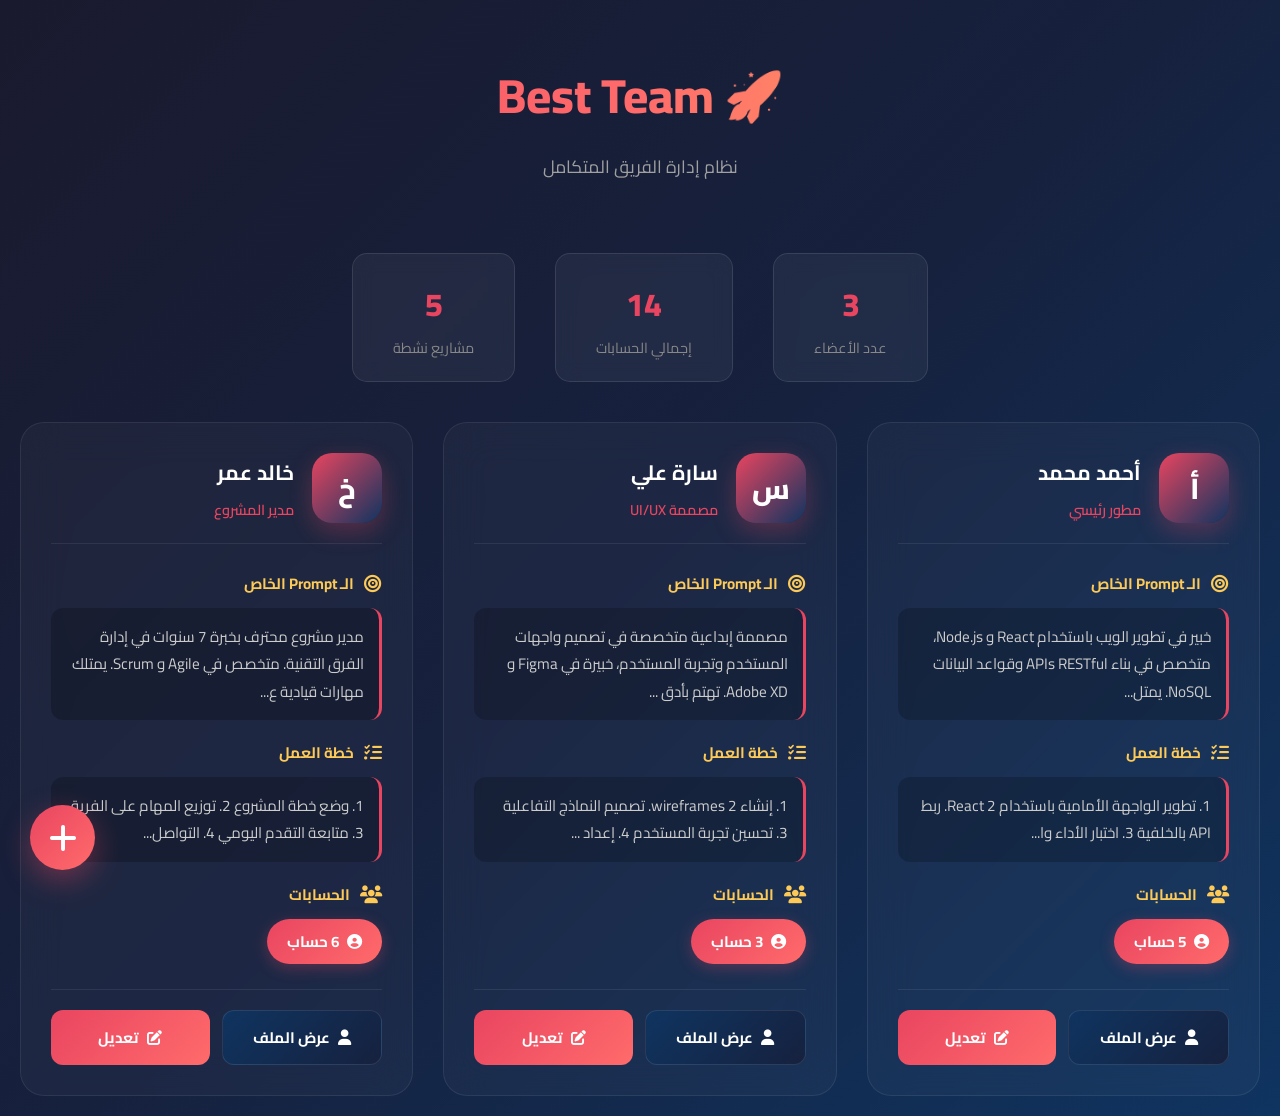
==== index.html @ 03c667ed "Rename index (2).html to index.html" ====
<!DOCTYPE html>
<html lang="ar" dir="rtl">
<head>
    <meta charset="UTF-8">
    <meta name="viewport" content="width=device-width, initial-scale=1.0">
    <title>Best Team - إدارة الفريق</title>
    <link href="https://fonts.googleapis.com/css2?family=Cairo:wght@400;600;700;800&display=swap" rel="stylesheet">
    <link rel="stylesheet" href="https://cdnjs.cloudflare.com/ajax/libs/font-awesome/6.4.0/css/all.min.css">
    <style>
        * { 
            margin: 0; 
            padding: 0; 
            box-sizing: border-box; 
        }

        body { 
            font-family: 'Cairo', sans-serif; 
            background: linear-gradient(135deg, #1a1a2e 0%, #16213e 50%, #0f3460 100%);
            min-height: 100vh; 
            padding: 20px;
            color: #fff;
        }

        .container { 
            max-width: 1400px; 
            margin: 0 auto; 
        }

        .header {
            text-align: center;
            margin-bottom: 40px;
            padding: 30px 0;
        }

        .header h1 { 
            font-size: 3rem; 
            font-weight: 800;
            background: linear-gradient(90deg, #e94560, #ff6b6b, #feca57);
            -webkit-background-clip: text;
            -webkit-text-fill-color: transparent;
            background-clip: text;
            margin-bottom: 10px;
            text-shadow: none;
        }

        .header p {
            color: #a0a0a0;
            font-size: 1.1rem;
        }

        .stats-bar {
            display: flex;
            justify-content: center;
            gap: 40px;
            margin-bottom: 40px;
            flex-wrap: wrap;
        }

        .stat-item {
            background: rgba(255,255,255,0.05);
            border: 1px solid rgba(255,255,255,0.1);
            border-radius: 15px;
            padding: 20px 40px;
            text-align: center;
            backdrop-filter: blur(10px);
        }

        .stat-number {
            font-size: 2rem;
            font-weight: 800;
            color: #e94560;
        }

        .stat-label {
            color: #888;
            font-size: 0.9rem;
        }

        .team-grid { 
            display: grid; 
            grid-template-columns: repeat(auto-fit, minmax(380px, 1fr)); 
            gap: 30px;
        }

        .member-card {
            background: rgba(255,255,255,0.03);
            border: 1px solid rgba(255,255,255,0.08);
            border-radius: 24px;
            padding: 30px;
            backdrop-filter: blur(20px);
            transition: all 0.4s cubic-bezier(0.4, 0, 0.2, 1);
            position: relative;
            overflow: hidden;
        }

        .member-card::before {
            content: '';
            position: absolute;
            top: 0;
            left: 0;
            right: 0;
            height: 4px;
            background: linear-gradient(90deg, #e94560, #0f3460);
            opacity: 0;
            transition: opacity 0.3s;
        }

        .member-card:hover { 
            transform: translateY(-8px);
            border-color: rgba(233, 69, 96, 0.3);
            box-shadow: 0 20px 60px rgba(0,0,0,0.4);
        }

        .member-card:hover::before {
            opacity: 1;
        }

        .member-header {
            display: flex;
            align-items: center;
            gap: 18px;
            margin-bottom: 25px;
            padding-bottom: 20px;
            border-bottom: 1px solid rgba(255,255,255,0.08);
        }

        .avatar {
            width: 70px; 
            height: 70px;
            background: linear-gradient(135deg, #e94560, #0f3460);
            border-radius: 20px;
            display: flex;
            align-items: center;
            justify-content: center;
            color: white;
            font-size: 1.8rem;
            font-weight: 800;
            box-shadow: 0 8px 25px rgba(233, 69, 96, 0.3);
            flex-shrink: 0;
        }

        .member-info h3 { 
            font-size: 1.3rem; 
            color: #fff;
            font-weight: 700;
            margin-bottom: 4px;
        }

        .member-role { 
            color: #e94560; 
            font-size: 0.9rem;
            font-weight: 600;
        }

        .info-section { 
            margin-bottom: 18px; 
        }

        .info-label {
            display: flex;
            align-items: center;
            gap: 10px;
            color: #feca57;
            font-weight: 700;
            margin-bottom: 10px;
            font-size: 0.95rem;
        }

        .info-label i {
            font-size: 1.1rem;
        }

        .info-box {
            background: rgba(0,0,0,0.2);
            border-radius: 12px;
            padding: 15px;
            color: #ccc;
            line-height: 1.8;
            border-right: 3px solid #e94560;
            font-size: 0.95rem;
        }

        .accounts-badge {
            display: inline-flex;
            align-items: center;
            gap: 8px;
            background: linear-gradient(135deg, #e94560, #ff6b6b);
            color: white;
            padding: 8px 20px;
            border-radius: 25px;
            font-weight: 700;
            font-size: 0.95rem;
            box-shadow: 0 4px 15px rgba(233, 69, 96, 0.3);
        }

        .card-actions {
            display: flex;
            gap: 12px;
            margin-top: 25px;
            padding-top: 20px;
            border-top: 1px solid rgba(255,255,255,0.08);
        }

        .btn {
            flex: 1;
            padding: 12px 20px;
            border: none;
            border-radius: 12px;
            font-family: 'Cairo', sans-serif;
            font-weight: 700;
            font-size: 0.95rem;
            cursor: pointer;
            transition: all 0.3s;
            display: flex;
            align-items: center;
            justify-content: center;
            gap: 8px;
        }

        .btn-profile {
            background: linear-gradient(135deg, #0f3460, #16213e);
            color: #fff;
            border: 1px solid rgba(255,255,255,0.1);
        }

        .btn-profile:hover {
            background: linear-gradient(135deg, #16213e, #1a1a2e);
            transform: translateY(-2px);
            box-shadow: 0 8px 25px rgba(15, 52, 96, 0.4);
        }

        .btn-edit {
            background: linear-gradient(135deg, #e94560, #ff6b6b);
            color: #fff;
        }

        .btn-edit:hover {
            background: linear-gradient(135deg, #ff6b6b, #e94560);
            transform: translateY(-2px);
            box-shadow: 0 8px 25px rgba(233, 69, 96, 0.4);
        }

        .add-btn {
            position: fixed;
            bottom: 30px;
            left: 30px;
            width: 65px;
            height: 65px;
            background: linear-gradient(135deg, #e94560, #ff6b6b);
            color: white;
            border: none;
            border-radius: 50%;
            font-size: 2rem;
            cursor: pointer;
            box-shadow: 0 10px 30px rgba(233, 69, 96, 0.4);
            transition: all 0.3s;
            display: flex;
            align-items: center;
            justify-content: center;
            z-index: 100;
        }

        .add-btn:hover { 
            transform: scale(1.1) rotate(90deg);
            box-shadow: 0 15px 40px rgba(233, 69, 96, 0.6);
        }

        /* Modal Styles */
        .modal-overlay {
            position: fixed;
            top: 0;
            left: 0;
            right: 0;
            bottom: 0;
            background: rgba(0,0,0,0.8);
            backdrop-filter: blur(10px);
            display: none;
            align-items: center;
            justify-content: center;
            z-index: 1000;
            padding: 20px;
        }

        .modal-overlay.active {
            display: flex;
        }

        .modal {
            background: linear-gradient(135deg, #1a1a2e, #16213e);
            border: 1px solid rgba(255,255,255,0.1);
            border-radius: 24px;
            padding: 40px;
            max-width: 600px;
            width: 100%;
            max-height: 90vh;
            overflow-y: auto;
            position: relative;
            animation: modalSlide 0.3s ease;
        }

        @keyframes modalSlide {
            from { opacity: 0; transform: translateY(-30px); }
            to { opacity: 1; transform: translateY(0); }
        }

        .modal-close {
            position: absolute;
            top: 20px;
            left: 20px;
            background: rgba(255,255,255,0.1);
            border: none;
            color: #fff;
            width: 40px;
            height: 40px;
            border-radius: 50%;
            cursor: pointer;
            font-size: 1.2rem;
            transition: all 0.3s;
        }

        .modal-close:hover {
            background: #e94560;
            transform: rotate(90deg);
        }

        .modal-title {
            font-size: 1.8rem;
            font-weight: 800;
            margin-bottom: 25px;
            color: #fff;
        }

        .form-group {
            margin-bottom: 20px;
        }

        .form-label {
            display: block;
            color: #feca57;
            font-weight: 700;
            margin-bottom: 8px;
            font-size: 0.95rem;
        }

        .form-input, .form-textarea {
            width: 100%;
            background: rgba(0,0,0,0.3);
            border: 1px solid rgba(255,255,255,0.1);
            border-radius: 12px;
            padding: 14px 18px;
            color: #fff;
            font-family: 'Cairo', sans-serif;
            font-size: 1rem;
            transition: all 0.3s;
        }

        .form-input:focus, .form-textarea:focus {
            outline: none;
            border-color: #e94560;
            box-shadow: 0 0 20px rgba(233, 69, 96, 0.2);
        }

        .form-textarea {
            min-height: 120px;
            resize: vertical;
        }

        .form-actions {
            display: flex;
            gap: 12px;
            margin-top: 30px;
        }

        .btn-save {
            flex: 1;
            background: linear-gradient(135deg, #e94560, #ff6b6b);
            color: #fff;
            padding: 14px;
            border: none;
            border-radius: 12px;
            font-family: 'Cairo', sans-serif;
            font-weight: 700;
            font-size: 1rem;
            cursor: pointer;
            transition: all 0.3s;
        }

        .btn-save:hover {
            transform: translateY(-2px);
            box-shadow: 0 10px 30px rgba(233, 69, 96, 0.4);
        }

        .btn-cancel {
            flex: 1;
            background: rgba(255,255,255,0.05);
            color: #888;
            padding: 14px;
            border: 1px solid rgba(255,255,255,0.1);
            border-radius: 12px;
            font-family: 'Cairo', sans-serif;
            font-weight: 700;
            font-size: 1rem;
            cursor: pointer;
            transition: all 0.3s;
        }

        .btn-cancel:hover {
            background: rgba(255,255,255,0.1);
            color: #fff;
        }

        .profile-modal .profile-header {
            text-align: center;
            margin-bottom: 30px;
        }

        .profile-modal .avatar-large {
            width: 100px;
            height: 100px;
            background: linear-gradient(135deg, #e94560, #0f3460);
            border-radius: 24px;
            display: flex;
            align-items: center;
            justify-content: center;
            color: white;
            font-size: 2.5rem;
            font-weight: 800;
            margin: 0 auto 15px;
            box-shadow: 0 10px 30px rgba(233, 69, 96, 0.3);
        }

        .profile-detail {
            background: rgba(0,0,0,0.2);
            border-radius: 16px;
            padding: 20px;
            margin-bottom: 15px;
            border-right: 3px solid #e94560;
        }

        .profile-detail-label {
            color: #feca57;
            font-weight: 700;
            margin-bottom: 8px;
            display: flex;
            align-items: center;
            gap: 8px;
        }

        .profile-detail-value {
            color: #ccc;
            line-height: 1.8;
        }

        @media (max-width: 768px) {
            .header h1 { font-size: 2rem; }
            .team-grid { grid-template-columns: 1fr; }
            .stats-bar { gap: 15px; }
            .stat-item { padding: 15px 25px; }
            .modal { padding: 25px; }
        }
    </style>
</head>
<body>
    <div class="container">
        <div class="header">
            <h1>🚀 Best Team</h1>
            <p>نظام إدارة الفريق المتكامل</p>
        </div>

        <div class="stats-bar">
            <div class="stat-item">
                <div class="stat-number" id="totalMembers">3</div>
                <div class="stat-label">عدد الأعضاء</div>
            </div>
            <div class="stat-item">
                <div class="stat-number" id="totalAccounts">14</div>
                <div class="stat-label">إجمالي الحسابات</div>
            </div>
            <div class="stat-item">
                <div class="stat-number" id="activeProjects">5</div>
                <div class="stat-label">مشاريع نشطة</div>
            </div>
        </div>

        <div class="team-grid" id="teamGrid"></div>
    </div>

    <button class="add-btn" onclick="openAddModal()" title="إضافة عضو جديد">
        <i class="fas fa-plus"></i>
    </button>

    <!-- Edit Modal -->
    <div class="modal-overlay" id="editModal">
        <div class="modal">
            <button class="modal-close" onclick="closeModal('editModal')"><i class="fas fa-times"></i></button>
            <h2 class="modal-title">✏️ تعديل بيانات العضو</h2>
            <form id="editForm">
                <input type="hidden" id="editId">
                <div class="form-group">
                    <label class="form-label">👤 الاسم الكامل</label>
                    <input type="text" class="form-input" id="editName" required>
                </div>
                <div class="form-group">
                    <label class="form-label">💼 المسمى الوظيفي</label>
                    <input type="text" class="form-input" id="editRole" required>
                </div>
                <div class="form-group">
                    <label class="form-label">🎯 الـ Prompt الخاص</label>
                    <textarea class="form-textarea" id="editPrompt" required></textarea>
                </div>
                <div class="form-group">
                    <label class="form-label">📋 خطة العمل</label>
                    <textarea class="form-textarea" id="editPlan" required></textarea>
                </div>
                <div class="form-group">
                    <label class="form-label">👤 عدد الحسابات</label>
                    <input type="number" class="form-input" id="editAccounts" min="0" required>
                </div>
                <div class="form-actions">
                    <button type="submit" class="btn-save"><i class="fas fa-save"></i> حفظ التعديلات</button>
                    <button type="button" class="btn-cancel" onclick="closeModal('editModal')">إلغاء</button>
                </div>
            </form>
        </div>
    </div>

    <!-- Profile Modal -->
    <div class="modal-overlay profile-modal" id="profileModal">
        <div class="modal">
            <button class="modal-close" onclick="closeModal('profileModal')"><i class="fas fa-times"></i></button>
            <div class="profile-header">
                <div class="avatar-large" id="profileAvatar">أ</div>
                <h2 class="modal-title" id="profileName" style="margin-bottom:5px;"></h2>
                <p style="color:#e94560; font-weight:600;" id="profileRole"></p>
            </div>
            <div class="profile-detail">
                <div class="profile-detail-label"><i class="fas fa-bullseye"></i> الـ Prompt الخاص</div>
                <div class="profile-detail-value" id="profilePrompt"></div>
            </div>
            <div class="profile-detail">
                <div class="profile-detail-label"><i class="fas fa-tasks"></i> خطة العمل</div>
                <div class="profile-detail-value" id="profilePlan"></div>
            </div>
            <div class="profile-detail">
                <div class="profile-detail-label"><i class="fas fa-users"></i> الحسابات</div>
                <div class="profile-detail-value">
                    <span class="accounts-badge" id="profileAccounts"></span>
                </div>
            </div>
        </div>
    </div>

    <script>
        let members = [
            {
                id: 1,
                name: "أحمد محمد",
                role: "مطور رئيسي",
                prompt: "خبير في تطوير الويب باستخدام React و Node.js، متخصص في بناء APIs RESTful وقواعد البيانات NoSQL. يمتلك خبرة 5 سنوات في تطوير التطبيقات الكبيرة.",
                plan: "1. تطوير الواجهة الأمامية باستخدام React\n2. ربط API بالخلفية\n3. اختبار الأداء والأمان\n4. تحسين تجربة المستخدم",
                accounts: 5
            },
            {
                id: 2,
                name: "سارة علي",
                role: "مصممة UI/UX",
                prompt: "مصممة إبداعية متخصصة في تصميم واجهات المستخدم وتجربة المستخدم، خبيرة في Figma و Adobe XD. تهتم بأدق التفاصيل في التصميم.",
                plan: "1. إنشاء wireframes\n2. تصميم النماذج التفاعلية\n3. تحسين تجربة المستخدم\n4. إعداد دليل التصميم",
                accounts: 3
            },
            {
                id: 3,
                name: "خالد عمر",
                role: "مدير المشروع",
                prompt: "مدير مشروع محترف بخبرة 7 سنوات في إدارة الفرق التقنية. متخصص في Agile و Scrum. يمتلك مهارات قيادية عالية في توجيه الفرق نحو النجاح.",
                plan: "1. وضع خطة المشروع\n2. توزيع المهام على الفريق\n3. متابعة التقدم اليومي\n4. التواصل مع العملاء",
                accounts: 6
            }
        ];

        function renderMembers() {
            const grid = document.getElementById('teamGrid');
            grid.innerHTML = '';

            let totalAccounts = 0;

            members.forEach(member => {
                totalAccounts += parseInt(member.accounts);

                const card = document.createElement('div');
                card.className = 'member-card';
                card.innerHTML = `
                    <div class="member-header">
                        <div class="avatar">${member.name.charAt(0)}</div>
                        <div class="member-info">
                            <h3>${member.name}</h3>
                            <div class="member-role">${member.role}</div>
                        </div>
                    </div>
                    <div class="info-section">
                        <div class="info-label"><i class="fas fa-bullseye"></i> الـ Prompt الخاص</div>
                        <div class="info-box">${member.prompt.substring(0, 100)}${member.prompt.length > 100 ? '...' : ''}</div>
                    </div>
                    <div class="info-section">
                        <div class="info-label"><i class="fas fa-tasks"></i> خطة العمل</div>
                        <div class="info-box">${member.plan.substring(0, 80)}${member.plan.length > 80 ? '...' : ''}</div>
                    </div>
                    <div class="info-section">
                        <div class="info-label"><i class="fas fa-users"></i> الحسابات</div>
                        <span class="accounts-badge"><i class="fas fa-user-circle"></i> ${member.accounts} حساب</span>
                    </div>
                    <div class="card-actions">
                        <button class="btn btn-profile" onclick="openProfile(${member.id})">
                            <i class="fas fa-user"></i> عرض الملف
                        </button>
                        <button class="btn btn-edit" onclick="openEditModal(${member.id})">
                            <i class="fas fa-edit"></i> تعديل
                        </button>
                    </div>
                `;
                grid.appendChild(card);
            });

            document.getElementById('totalMembers').textContent = members.length;
            document.getElementById('totalAccounts').textContent = totalAccounts;
        }

        function openProfile(id) {
            const member = members.find(m => m.id === id);
            if (!member) return;

            document.getElementById('profileAvatar').textContent = member.name.charAt(0);
            document.getElementById('profileName').textContent = member.name;
            document.getElementById('profileRole').textContent = member.role;
            document.getElementById('profilePrompt').textContent = member.prompt;
            document.getElementById('profilePlan').innerHTML = member.plan.replace(/\n/g, '<br>');
            document.getElementById('profileAccounts').innerHTML = `<i class="fas fa-user-circle"></i> ${member.accounts} حساب`;

            document.getElementById('profileModal').classList.add('active');
        }

        function openEditModal(id) {
            const member = members.find(m => m.id === id);
            if (!member) return;

            document.getElementById('editId').value = member.id;
            document.getElementById('editName').value = member.name;
            document.getElementById('editRole').value = member.role;
            document.getElementById('editPrompt').value = member.prompt;
            document.getElementById('editPlan').value = member.plan;
            document.getElementById('editAccounts').value = member.accounts;

            document.getElementById('editModal').classList.add('active');
        }

        function openAddModal() {
            document.getElementById('editId').value = '';
            document.getElementById('editName').value = '';
            document.getElementById('editRole').value = '';
            document.getElementById('editPrompt').value = '';
            document.getElementById('editPlan').value = '';
            document.getElementById('editAccounts').value = '';
            document.querySelector('#editModal .modal-title').textContent = '➕ إضافة عضو جديد';
            document.getElementById('editModal').classList.add('active');
        }

        function closeModal(modalId) {
            document.getElementById(modalId).classList.remove('active');
            if (modalId === 'editModal') {
                setTimeout(() => {
                    document.querySelector('#editModal .modal-title').textContent = '✏️ تعديل بيانات العضو';
                }, 300);
            }
        }

        document.getElementById('editForm').addEventListener('submit', function(e) {
            e.preventDefault();

            const id = document.getElementById('editId').value;
            const name = document.getElementById('editName').value;
            const role = document.getElementById('editRole').value;
            const prompt = document.getElementById('editPrompt').value;
            const plan = document.getElementById('editPlan').value;
            const accounts = document.getElementById('editAccounts').value;

            if (id) {
                // Edit existing member
                const member = members.find(m => m.id == id);
                if (member) {
                    member.name = name;
                    member.role = role;
                    member.prompt = prompt;
                    member.plan = plan;
                    member.accounts = accounts;
                }
            } else {
                // Add new member
                const newId = members.length > 0 ? Math.max(...members.map(m => m.id)) + 1 : 1;
                members.push({
                    id: newId,
                    name, role, prompt, plan, accounts
                });
            }

            renderMembers();
            closeModal('editModal');
        });

        // Close modal on overlay click
        document.querySelectorAll('.modal-overlay').forEach(overlay => {
            overlay.addEventListener('click', function(e) {
                if (e.target === this) {
                    this.classList.remove('active');
                }
            });
        });

        // Initial render
        renderMembers();
    </script>
</body>
</html>
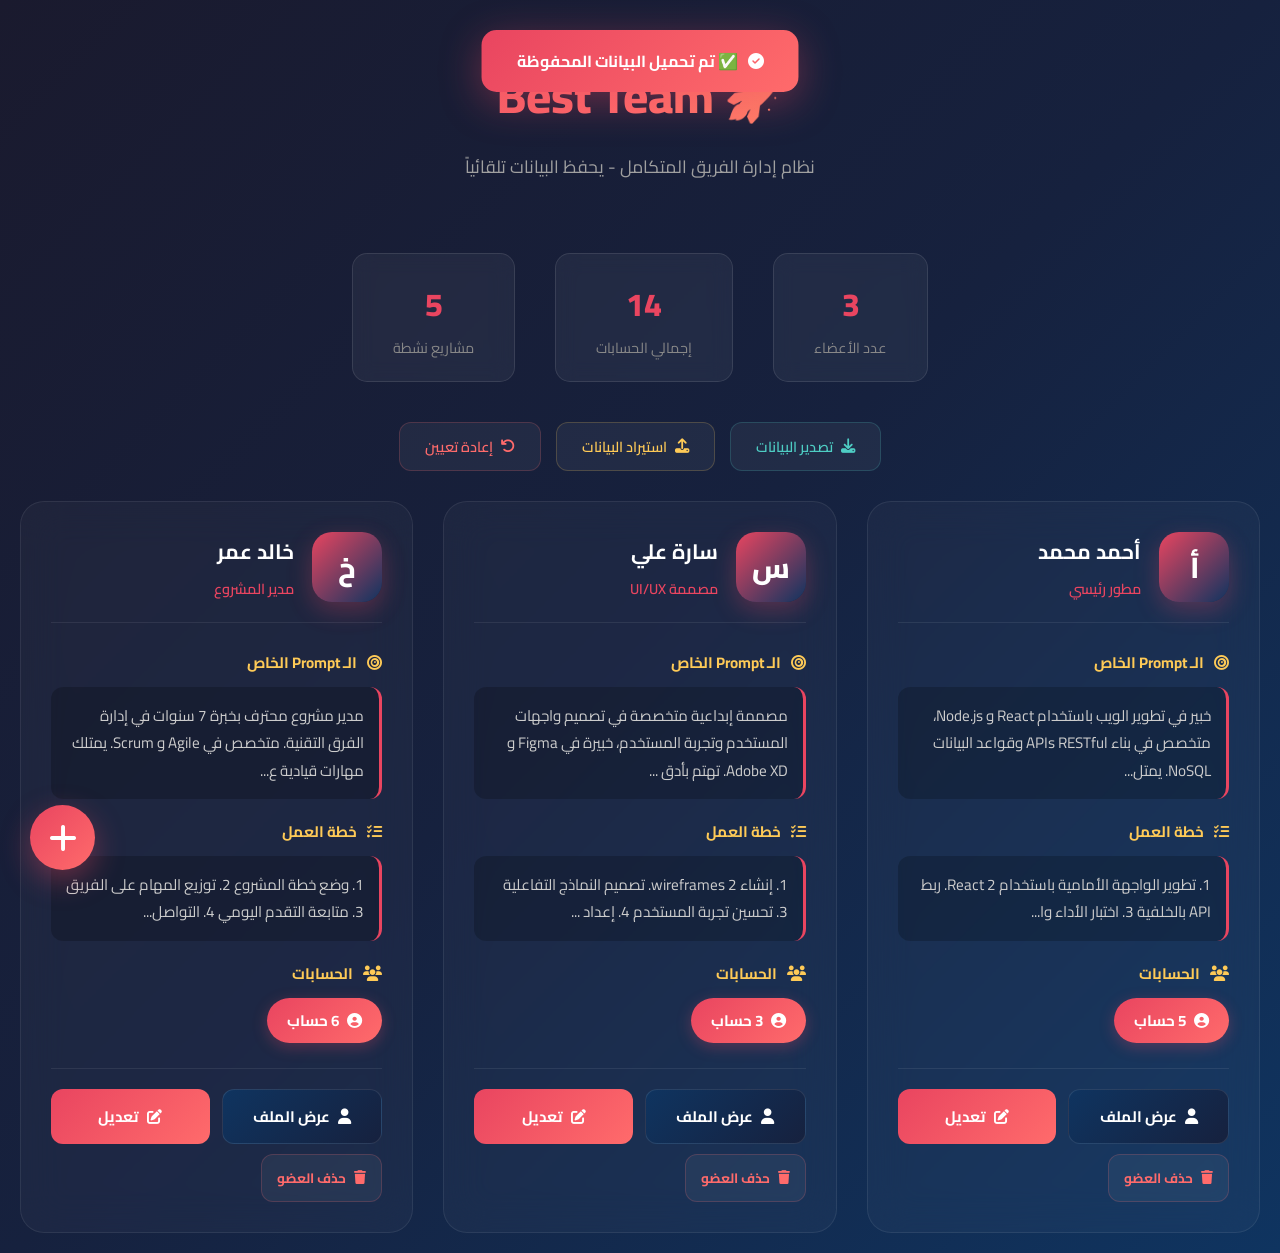
==== commit 81e4b70d: "Update index.html" ====
--- a/index.html
+++ b/index.html
@@ -7,11 +7,7 @@
     <link href="https://fonts.googleapis.com/css2?family=Cairo:wght@400;600;700;800&display=swap" rel="stylesheet">
     <link rel="stylesheet" href="https://cdnjs.cloudflare.com/ajax/libs/font-awesome/6.4.0/css/all.min.css">
     <style>
-        * { 
-            margin: 0; 
-            padding: 0; 
-            box-sizing: border-box; 
-        }
+        * { margin: 0; padding: 0; box-sizing: border-box; }
 
         body { 
             font-family: 'Cairo', sans-serif; 
@@ -21,10 +17,7 @@
             color: #fff;
         }
 
-        .container { 
-            max-width: 1400px; 
-            margin: 0 auto; 
-        }
+        .container { max-width: 1400px; margin: 0 auto; }
 
         .header {
             text-align: center;
@@ -40,13 +33,9 @@
             -webkit-text-fill-color: transparent;
             background-clip: text;
             margin-bottom: 10px;
-            text-shadow: none;
-        }
-
-        .header p {
-            color: #a0a0a0;
-            font-size: 1.1rem;
-        }
+        }
+
+        .header p { color: #a0a0a0; font-size: 1.1rem; }
 
         .stats-bar {
             display: flex;
@@ -65,16 +54,8 @@
             backdrop-filter: blur(10px);
         }
 
-        .stat-number {
-            font-size: 2rem;
-            font-weight: 800;
-            color: #e94560;
-        }
-
-        .stat-label {
-            color: #888;
-            font-size: 0.9rem;
-        }
+        .stat-number { font-size: 2rem; font-weight: 800; color: #e94560; }
+        .stat-label { color: #888; font-size: 0.9rem; }
 
         .team-grid { 
             display: grid; 
@@ -96,9 +77,7 @@
         .member-card::before {
             content: '';
             position: absolute;
-            top: 0;
-            left: 0;
-            right: 0;
+            top: 0; left: 0; right: 0;
             height: 4px;
             background: linear-gradient(90deg, #e94560, #0f3460);
             opacity: 0;
@@ -111,9 +90,7 @@
             box-shadow: 0 20px 60px rgba(0,0,0,0.4);
         }
 
-        .member-card:hover::before {
-            opacity: 1;
-        }
+        .member-card:hover::before { opacity: 1; }
 
         .member-header {
             display: flex;
@@ -125,8 +102,7 @@
         }
 
         .avatar {
-            width: 70px; 
-            height: 70px;
+            width: 70px; height: 70px;
             background: linear-gradient(135deg, #e94560, #0f3460);
             border-radius: 20px;
             display: flex;
@@ -139,22 +115,10 @@
             flex-shrink: 0;
         }
 
-        .member-info h3 { 
-            font-size: 1.3rem; 
-            color: #fff;
-            font-weight: 700;
-            margin-bottom: 4px;
-        }
-
-        .member-role { 
-            color: #e94560; 
-            font-size: 0.9rem;
-            font-weight: 600;
-        }
-
-        .info-section { 
-            margin-bottom: 18px; 
-        }
+        .member-info h3 { font-size: 1.3rem; color: #fff; font-weight: 700; margin-bottom: 4px; }
+        .member-role { color: #e94560; font-size: 0.9rem; font-weight: 600; }
+
+        .info-section { margin-bottom: 18px; }
 
         .info-label {
             display: flex;
@@ -164,10 +128,6 @@
             font-weight: 700;
             margin-bottom: 10px;
             font-size: 0.95rem;
-        }
-
-        .info-label i {
-            font-size: 1.1rem;
         }
 
         .info-box {
@@ -238,6 +198,19 @@
             background: linear-gradient(135deg, #ff6b6b, #e94560);
             transform: translateY(-2px);
             box-shadow: 0 8px 25px rgba(233, 69, 96, 0.4);
+        }
+
+        .btn-delete {
+            background: rgba(255,255,255,0.05);
+            color: #ff6b6b;
+            border: 1px solid rgba(255,107,107,0.2);
+            padding: 10px 15px;
+            font-size: 0.85rem;
+        }
+
+        .btn-delete:hover {
+            background: rgba(255,107,107,0.15);
+            transform: translateY(-2px);
         }
 
         .add-btn {
@@ -268,10 +241,7 @@
         /* Modal Styles */
         .modal-overlay {
             position: fixed;
-            top: 0;
-            left: 0;
-            right: 0;
-            bottom: 0;
+            top: 0; left: 0; right: 0; bottom: 0;
             background: rgba(0,0,0,0.8);
             backdrop-filter: blur(10px);
             display: none;
@@ -281,9 +251,7 @@
             padding: 20px;
         }
 
-        .modal-overlay.active {
-            display: flex;
-        }
+        .modal-overlay.active { display: flex; }
 
         .modal {
             background: linear-gradient(135deg, #1a1a2e, #16213e);
@@ -305,34 +273,22 @@
 
         .modal-close {
             position: absolute;
-            top: 20px;
-            left: 20px;
+            top: 20px; left: 20px;
             background: rgba(255,255,255,0.1);
             border: none;
             color: #fff;
-            width: 40px;
-            height: 40px;
+            width: 40px; height: 40px;
             border-radius: 50%;
             cursor: pointer;
             font-size: 1.2rem;
             transition: all 0.3s;
         }
 
-        .modal-close:hover {
-            background: #e94560;
-            transform: rotate(90deg);
-        }
-
-        .modal-title {
-            font-size: 1.8rem;
-            font-weight: 800;
-            margin-bottom: 25px;
-            color: #fff;
-        }
-
-        .form-group {
-            margin-bottom: 20px;
-        }
+        .modal-close:hover { background: #e94560; transform: rotate(90deg); }
+
+        .modal-title { font-size: 1.8rem; font-weight: 800; margin-bottom: 25px; color: #fff; }
+
+        .form-group { margin-bottom: 20px; }
 
         .form-label {
             display: block;
@@ -360,10 +316,7 @@
             box-shadow: 0 0 20px rgba(233, 69, 96, 0.2);
         }
 
-        .form-textarea {
-            min-height: 120px;
-            resize: vertical;
-        }
+        .form-textarea { min-height: 120px; resize: vertical; }
 
         .form-actions {
             display: flex;
@@ -404,10 +357,7 @@
             transition: all 0.3s;
         }
 
-        .btn-cancel:hover {
-            background: rgba(255,255,255,0.1);
-            color: #fff;
-        }
+        .btn-cancel:hover { background: rgba(255,255,255,0.1); color: #fff; }
 
         .profile-modal .profile-header {
             text-align: center;
@@ -415,8 +365,7 @@
         }
 
         .profile-modal .avatar-large {
-            width: 100px;
-            height: 100px;
+            width: 100px; height: 100px;
             background: linear-gradient(135deg, #e94560, #0f3460);
             border-radius: 24px;
             display: flex;
@@ -446,10 +395,71 @@
             gap: 8px;
         }
 
-        .profile-detail-value {
+        .profile-detail-value { color: #ccc; line-height: 1.8; }
+
+        /* Toast Notification */
+        .toast {
+            position: fixed;
+            top: 30px;
+            left: 50%;
+            transform: translateX(-50%) translateY(-100px);
+            background: linear-gradient(135deg, #e94560, #ff6b6b);
+            color: white;
+            padding: 16px 35px;
+            border-radius: 15px;
+            font-weight: 700;
+            font-size: 1rem;
+            box-shadow: 0 10px 40px rgba(233, 69, 96, 0.4);
+            z-index: 2000;
+            transition: all 0.4s cubic-bezier(0.68, -0.55, 0.265, 1.55);
+            display: flex;
+            align-items: center;
+            gap: 10px;
+        }
+
+        .toast.show { transform: translateX(-50%) translateY(0); }
+
+        /* Data Controls */
+        .data-controls {
+            display: flex;
+            justify-content: center;
+            gap: 15px;
+            margin-bottom: 30px;
+            flex-wrap: wrap;
+        }
+
+        .control-btn {
+            background: rgba(255,255,255,0.05);
+            border: 1px solid rgba(255,255,255,0.1);
             color: #ccc;
-            line-height: 1.8;
-        }
+            padding: 10px 25px;
+            border-radius: 12px;
+            font-family: 'Cairo', sans-serif;
+            font-weight: 600;
+            font-size: 0.9rem;
+            cursor: pointer;
+            transition: all 0.3s;
+            display: flex;
+            align-items: center;
+            gap: 8px;
+        }
+
+        .control-btn:hover {
+            background: rgba(255,255,255,0.1);
+            color: #fff;
+            transform: translateY(-2px);
+        }
+
+        .control-btn.export { color: #4ecdc4; border-color: rgba(78, 205, 196, 0.2); }
+        .control-btn.export:hover { background: rgba(78, 205, 196, 0.1); }
+
+        .control-btn.import { color: #feca57; border-color: rgba(254, 202, 87, 0.2); }
+        .control-btn.import:hover { background: rgba(254, 202, 87, 0.1); }
+
+        .control-btn.reset { color: #ff6b6b; border-color: rgba(255, 107, 107, 0.2); }
+        .control-btn.reset:hover { background: rgba(255, 107, 107, 0.1); }
+
+        .file-input { display: none; }
 
         @media (max-width: 768px) {
             .header h1 { font-size: 2rem; }
@@ -457,43 +467,62 @@
             .stats-bar { gap: 15px; }
             .stat-item { padding: 15px 25px; }
             .modal { padding: 25px; }
+            .data-controls { gap: 10px; }
+            .control-btn { padding: 8px 18px; font-size: 0.85rem; }
         }
     </style>
+<base target="_blank">
 </head>
 <body>
     <div class="container">
         <div class="header">
             <h1>🚀 Best Team</h1>
-            <p>نظام إدارة الفريق المتكامل</p>
+            <p>نظام إدارة الفريق المتكامل - يحفظ البيانات تلقائياً</p>
         </div>
 
         <div class="stats-bar">
             <div class="stat-item">
-                <div class="stat-number" id="totalMembers">3</div>
+                <div class="stat-number" id="totalMembers">0</div>
                 <div class="stat-label">عدد الأعضاء</div>
             </div>
             <div class="stat-item">
-                <div class="stat-number" id="totalAccounts">14</div>
+                <div class="stat-number" id="totalAccounts">0</div>
                 <div class="stat-label">إجمالي الحسابات</div>
             </div>
             <div class="stat-item">
-                <div class="stat-number" id="activeProjects">5</div>
+                <div class="stat-number" id="activeProjects">0</div>
                 <div class="stat-label">مشاريع نشطة</div>
             </div>
         </div>
 
+        <div class="data-controls">
+            <button class="control-btn export" onclick="exportData()">
+                <i class="fas fa-download"></i> تصدير البيانات
+            </button>
+            <button class="control-btn import" onclick="document.getElementById('importFile').click()">
+                <i class="fas fa-upload"></i> استيراد البيانات
+            </button>
+            <input type="file" id="importFile" class="file-input" accept=".json" onchange="importData(this)">
+            <button class="control-btn reset" onclick="resetData()">
+                <i class="fas fa-undo"></i> إعادة تعيين
+            </button>
+        </div>
+
         <div class="team-grid" id="teamGrid"></div>
     </div>
 
     <button class="add-btn" onclick="openAddModal()" title="إضافة عضو جديد">
         <i class="fas fa-plus"></i>
     </button>
+
+    <!-- Toast -->
+    <div class="toast" id="toast"><i class="fas fa-check-circle"></i> <span id="toastMsg"></span></div>
 
     <!-- Edit Modal -->
     <div class="modal-overlay" id="editModal">
         <div class="modal">
             <button class="modal-close" onclick="closeModal('editModal')"><i class="fas fa-times"></i></button>
-            <h2 class="modal-title">✏️ تعديل بيانات العضو</h2>
+            <h2 class="modal-title" id="editModalTitle">✏️ تعديل بيانات العضو</h2>
             <form id="editForm">
                 <input type="hidden" id="editId">
                 <div class="form-group">
@@ -547,11 +576,18 @@
                     <span class="accounts-badge" id="profileAccounts"></span>
                 </div>
             </div>
+            <div class="form-actions" style="margin-top:25px;">
+                <button class="btn-save" onclick="editFromProfile()"><i class="fas fa-edit"></i> تعديل البيانات</button>
+                <button class="btn-cancel" onclick="closeModal('profileModal')">إغلاق</button>
+            </div>
         </div>
     </div>
 
     <script>
-        let members = [
+        const STORAGE_KEY = 'bestTeam_members';
+        let currentProfileId = null;
+
+        const defaultMembers = [
             {
                 id: 1,
                 name: "أحمد محمد",
@@ -578,11 +614,54 @@
             }
         ];
 
+        // Load members from localStorage or use defaults
+        function loadMembers() {
+            try {
+                const stored = localStorage.getItem(STORAGE_KEY);
+                if (stored) {
+                    return JSON.parse(stored);
+                }
+            } catch (e) {
+                console.error('Error loading from localStorage:', e);
+            }
+            return [...defaultMembers];
+        }
+
+        // Save members to localStorage
+        function saveMembers(members) {
+            try {
+                localStorage.setItem(STORAGE_KEY, JSON.stringify(members));
+            } catch (e) {
+                console.error('Error saving to localStorage:', e);
+                showToast('⚠️ تعذر حفظ البيانات - مساحة التخزين ممتلئة');
+            }
+        }
+
+        let members = loadMembers();
+
+        function showToast(message) {
+            const toast = document.getElementById('toast');
+            const toastMsg = document.getElementById('toastMsg');
+            toastMsg.textContent = message;
+            toast.classList.add('show');
+            setTimeout(() => toast.classList.remove('show'), 3000);
+        }
+
         function renderMembers() {
             const grid = document.getElementById('teamGrid');
             grid.innerHTML = '';
 
             let totalAccounts = 0;
+
+            if (members.length === 0) {
+                grid.innerHTML = `
+                    <div style="grid-column: 1 / -1; text-align: center; padding: 60px 20px; color: #888;">
+                        <i class="fas fa-users" style="font-size: 4rem; margin-bottom: 20px; opacity: 0.3;"></i>
+                        <h3 style="font-size: 1.5rem; margin-bottom: 10px;">لا يوجد أعضاء بعد</h3>
+                        <p>اضغط على زر + لإضافة عضو جديد</p>
+                    </div>
+                `;
+            }
 
             members.forEach(member => {
                 totalAccounts += parseInt(member.accounts);
@@ -617,18 +696,33 @@
                             <i class="fas fa-edit"></i> تعديل
                         </button>
                     </div>
+                    <div style="margin-top: 10px; text-align: center;">
+                        <button class="btn btn-delete" onclick="deleteMember(${member.id})">
+                            <i class="fas fa-trash"></i> حذف العضو
+                        </button>
+                    </div>
                 `;
                 grid.appendChild(card);
             });
 
             document.getElementById('totalMembers').textContent = members.length;
             document.getElementById('totalAccounts').textContent = totalAccounts;
+            document.getElementById('activeProjects').textContent = members.length > 0 ? Math.ceil(members.length * 1.5) : 0;
+        }
+
+        function deleteMember(id) {
+            if (!confirm('هل أنت متأكد من حذف هذا العضو؟')) return;
+            members = members.filter(m => m.id !== id);
+            saveMembers(members);
+            renderMembers();
+            showToast('🗑️ تم حذف العضو بنجاح');
         }
 
         function openProfile(id) {
             const member = members.find(m => m.id === id);
             if (!member) return;
 
+            currentProfileId = id;
             document.getElementById('profileAvatar').textContent = member.name.charAt(0);
             document.getElementById('profileName').textContent = member.name;
             document.getElementById('profileRole').textContent = member.role;
@@ -639,6 +733,11 @@
             document.getElementById('profileModal').classList.add('active');
         }
 
+        function editFromProfile() {
+            closeModal('profileModal');
+            setTimeout(() => openEditModal(currentProfileId), 300);
+        }
+
         function openEditModal(id) {
             const member = members.find(m => m.id === id);
             if (!member) return;
@@ -649,6 +748,7 @@
             document.getElementById('editPrompt').value = member.prompt;
             document.getElementById('editPlan').value = member.plan;
             document.getElementById('editAccounts').value = member.accounts;
+            document.getElementById('editModalTitle').textContent = '✏️ تعديل بيانات العضو';
 
             document.getElementById('editModal').classList.add('active');
         }
@@ -660,31 +760,30 @@
             document.getElementById('editPrompt').value = '';
             document.getElementById('editPlan').value = '';
             document.getElementById('editAccounts').value = '';
-            document.querySelector('#editModal .modal-title').textContent = '➕ إضافة عضو جديد';
+            document.getElementById('editModalTitle').textContent = '➕ إضافة عضو جديد';
             document.getElementById('editModal').classList.add('active');
         }
 
         function closeModal(modalId) {
             document.getElementById(modalId).classList.remove('active');
-            if (modalId === 'editModal') {
-                setTimeout(() => {
-                    document.querySelector('#editModal .modal-title').textContent = '✏️ تعديل بيانات العضو';
-                }, 300);
-            }
         }
 
         document.getElementById('editForm').addEventListener('submit', function(e) {
             e.preventDefault();
 
             const id = document.getElementById('editId').value;
-            const name = document.getElementById('editName').value;
-            const role = document.getElementById('editRole').value;
-            const prompt = document.getElementById('editPrompt').value;
-            const plan = document.getElementById('editPlan').value;
-            const accounts = document.getElementById('editAccounts').value;
+            const name = document.getElementById('editName').value.trim();
+            const role = document.getElementById('editRole').value.trim();
+            const prompt = document.getElementById('editPrompt').value.trim();
+            const plan = document.getElementById('editPlan').value.trim();
+            const accounts = parseInt(document.getElementById('editAccounts').value) || 0;
+
+            if (!name || !role || !prompt || !plan) {
+                showToast('⚠️ يرجى ملء جميع الحقول');
+                return;
+            }
 
             if (id) {
-                // Edit existing member
                 const member = members.find(m => m.id == id);
                 if (member) {
                     member.name = name;
@@ -692,31 +791,85 @@
                     member.prompt = prompt;
                     member.plan = plan;
                     member.accounts = accounts;
+                    showToast('✅ تم تحديث بيانات العضو بنجاح');
                 }
             } else {
-                // Add new member
                 const newId = members.length > 0 ? Math.max(...members.map(m => m.id)) + 1 : 1;
-                members.push({
-                    id: newId,
-                    name, role, prompt, plan, accounts
-                });
+                members.push({ id: newId, name, role, prompt, plan, accounts });
+                showToast('✅ تم إضافة العضو الجديد بنجاح');
             }
 
+            saveMembers(members);
             renderMembers();
             closeModal('editModal');
         });
 
+        // Export data as JSON file
+        function exportData() {
+            const dataStr = JSON.stringify(members, null, 2);
+            const blob = new Blob([dataStr], { type: 'application/json' });
+            const url = URL.createObjectURL(blob);
+            const a = document.createElement('a');
+            a.href = url;
+            a.download = `best-team-backup-${new Date().toISOString().split('T')[0]}.json`;
+            document.body.appendChild(a);
+            a.click();
+            document.body.removeChild(a);
+            URL.revokeObjectURL(url);
+            showToast('📥 تم تصدير البيانات بنجاح');
+        }
+
+        // Import data from JSON file
+        function importData(input) {
+            const file = input.files[0];
+            if (!file) return;
+
+            const reader = new FileReader();
+            reader.onload = function(e) {
+                try {
+                    const imported = JSON.parse(e.target.result);
+                    if (Array.isArray(imported) && imported.length > 0) {
+                        members = imported;
+                        saveMembers(members);
+                        renderMembers();
+                        showToast('📤 تم استيراد البيانات بنجاح');
+                    } else {
+                        showToast('⚠️ ملف غير صالح');
+                    }
+                } catch (err) {
+                    showToast('⚠️ خطأ في قراءة الملف');
+                }
+            };
+            reader.readAsText(file);
+            input.value = '';
+        }
+
+        // Reset to default data
+        function resetData() {
+            if (!confirm('هل أنت متأكد من إعادة تعيين جميع البيانات؟ سيتم حذف جميع التعديلات.')) return;
+            members = [...defaultMembers];
+            saveMembers(members);
+            renderMembers();
+            showToast('🔄 تم إعادة تعيين البيانات');
+        }
+
         // Close modal on overlay click
         document.querySelectorAll('.modal-overlay').forEach(overlay => {
             overlay.addEventListener('click', function(e) {
-                if (e.target === this) {
-                    this.classList.remove('active');
-                }
+                if (e.target === this) closeModal(this.id);
             });
         });
 
+        // Keyboard shortcuts
+        document.addEventListener('keydown', function(e) {
+            if (e.key === 'Escape') {
+                document.querySelectorAll('.modal-overlay.active').forEach(m => closeModal(m.id));
+            }
+        });
+
         // Initial render
         renderMembers();
+        showToast('✅ تم تحميل البيانات المحفوظة');
     </script>
 </body>
 </html>
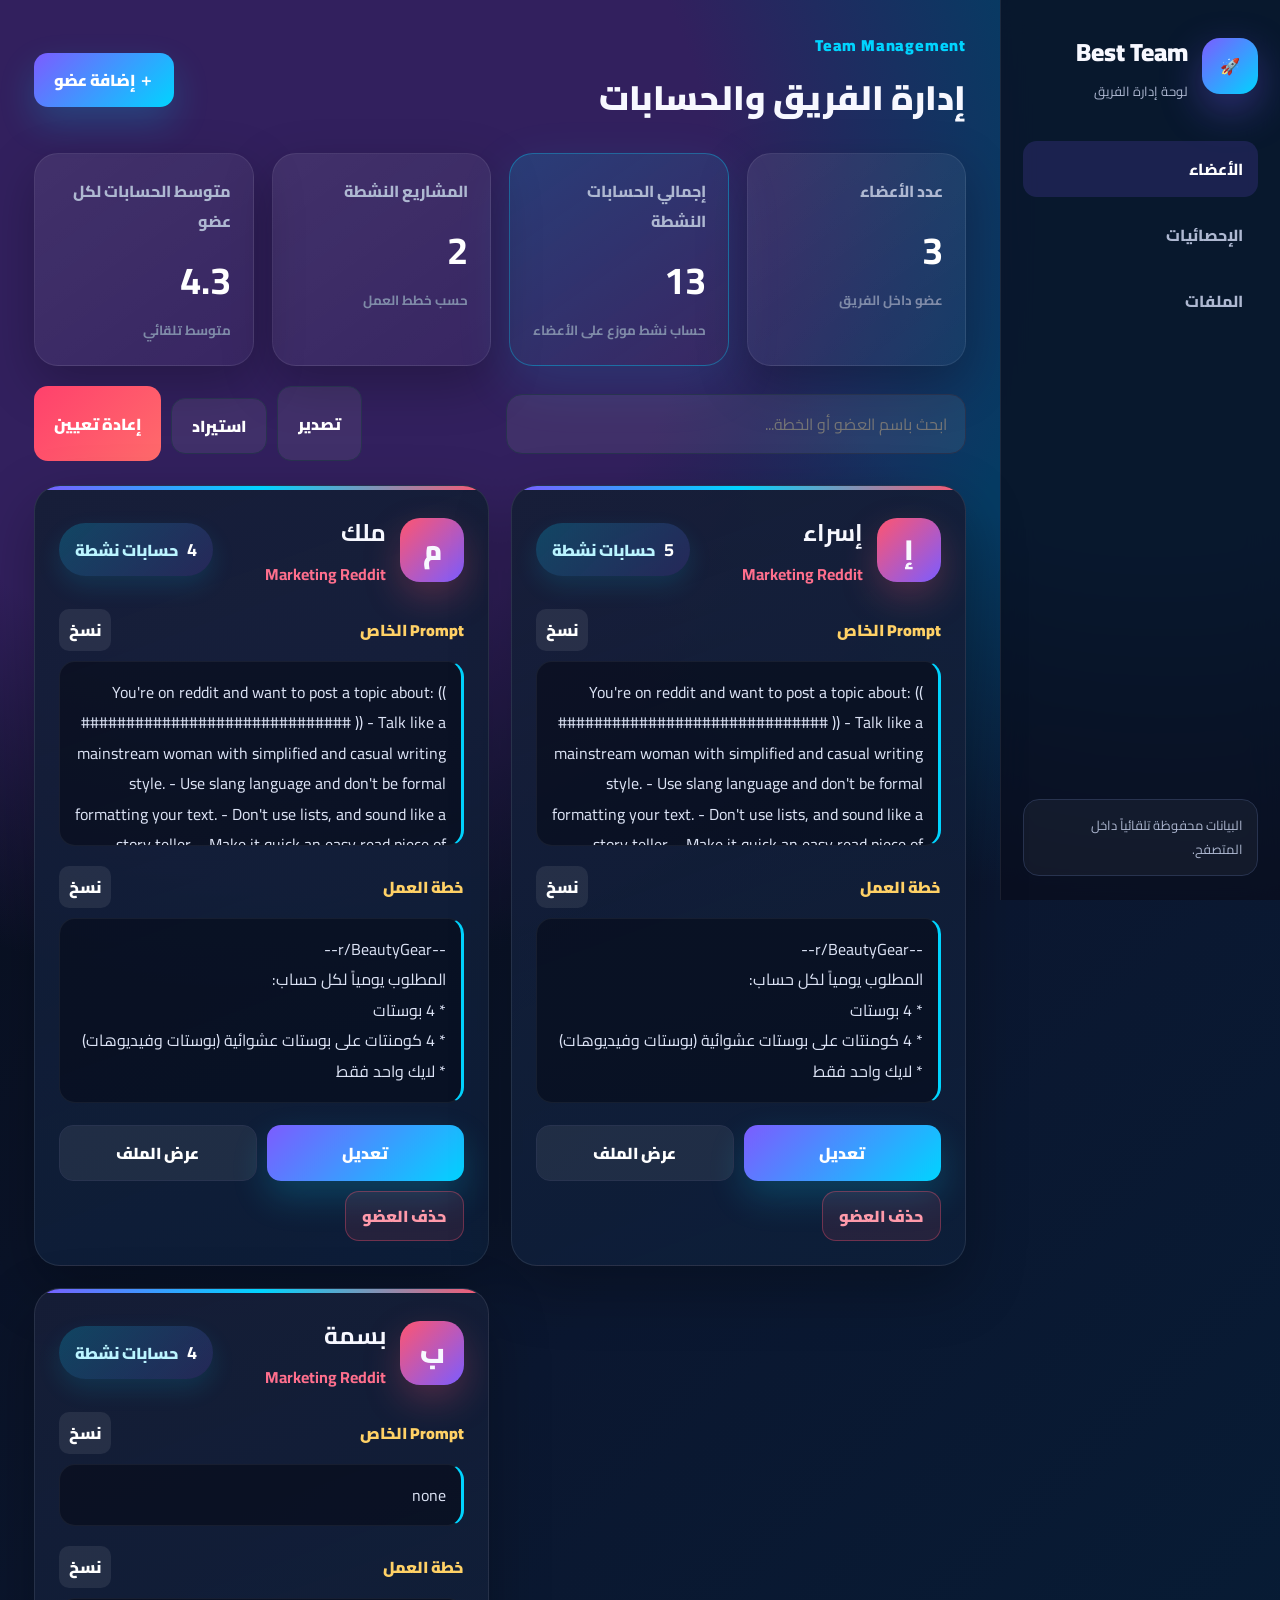
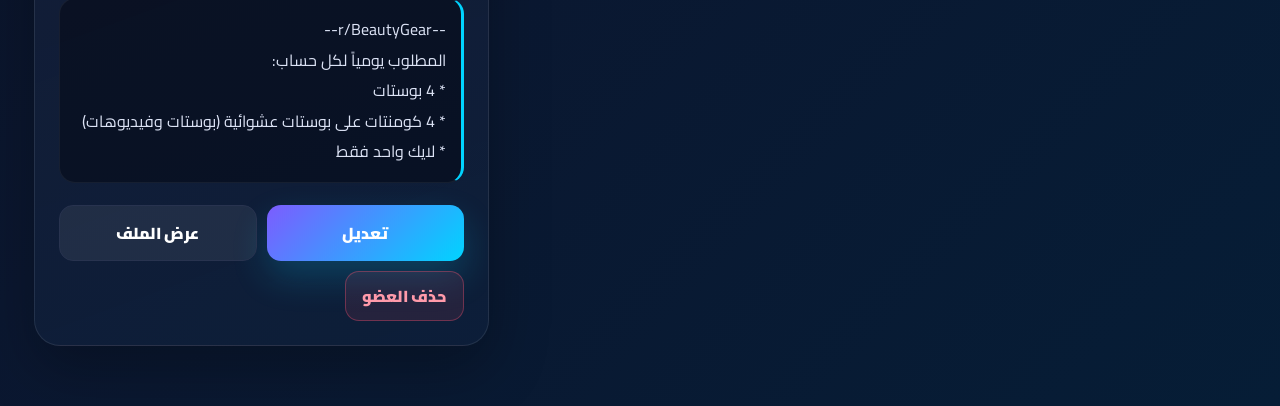
==== commit ef981f9e: "Add files via upload" ====
--- a/index.html
+++ b/index.html
@@ -1,875 +1,90 @@
 <!DOCTYPE html>
 <html lang="ar" dir="rtl">
 <head>
-    <meta charset="UTF-8">
-    <meta name="viewport" content="width=device-width, initial-scale=1.0">
-    <title>Best Team - إدارة الفريق</title>
-    <link href="https://fonts.googleapis.com/css2?family=Cairo:wght@400;600;700;800&display=swap" rel="stylesheet">
-    <link rel="stylesheet" href="https://cdnjs.cloudflare.com/ajax/libs/font-awesome/6.4.0/css/all.min.css">
-    <style>
-        * { margin: 0; padding: 0; box-sizing: border-box; }
-
-        body { 
-            font-family: 'Cairo', sans-serif; 
-            background: linear-gradient(135deg, #1a1a2e 0%, #16213e 50%, #0f3460 100%);
-            min-height: 100vh; 
-            padding: 20px;
-            color: #fff;
-        }
-
-        .container { max-width: 1400px; margin: 0 auto; }
-
-        .header {
-            text-align: center;
-            margin-bottom: 40px;
-            padding: 30px 0;
-        }
-
-        .header h1 { 
-            font-size: 3rem; 
-            font-weight: 800;
-            background: linear-gradient(90deg, #e94560, #ff6b6b, #feca57);
-            -webkit-background-clip: text;
-            -webkit-text-fill-color: transparent;
-            background-clip: text;
-            margin-bottom: 10px;
-        }
-
-        .header p { color: #a0a0a0; font-size: 1.1rem; }
-
-        .stats-bar {
-            display: flex;
-            justify-content: center;
-            gap: 40px;
-            margin-bottom: 40px;
-            flex-wrap: wrap;
-        }
-
-        .stat-item {
-            background: rgba(255,255,255,0.05);
-            border: 1px solid rgba(255,255,255,0.1);
-            border-radius: 15px;
-            padding: 20px 40px;
-            text-align: center;
-            backdrop-filter: blur(10px);
-        }
-
-        .stat-number { font-size: 2rem; font-weight: 800; color: #e94560; }
-        .stat-label { color: #888; font-size: 0.9rem; }
-
-        .team-grid { 
-            display: grid; 
-            grid-template-columns: repeat(auto-fit, minmax(380px, 1fr)); 
-            gap: 30px;
-        }
-
-        .member-card {
-            background: rgba(255,255,255,0.03);
-            border: 1px solid rgba(255,255,255,0.08);
-            border-radius: 24px;
-            padding: 30px;
-            backdrop-filter: blur(20px);
-            transition: all 0.4s cubic-bezier(0.4, 0, 0.2, 1);
-            position: relative;
-            overflow: hidden;
-        }
-
-        .member-card::before {
-            content: '';
-            position: absolute;
-            top: 0; left: 0; right: 0;
-            height: 4px;
-            background: linear-gradient(90deg, #e94560, #0f3460);
-            opacity: 0;
-            transition: opacity 0.3s;
-        }
-
-        .member-card:hover { 
-            transform: translateY(-8px);
-            border-color: rgba(233, 69, 96, 0.3);
-            box-shadow: 0 20px 60px rgba(0,0,0,0.4);
-        }
-
-        .member-card:hover::before { opacity: 1; }
-
-        .member-header {
-            display: flex;
-            align-items: center;
-            gap: 18px;
-            margin-bottom: 25px;
-            padding-bottom: 20px;
-            border-bottom: 1px solid rgba(255,255,255,0.08);
-        }
-
-        .avatar {
-            width: 70px; height: 70px;
-            background: linear-gradient(135deg, #e94560, #0f3460);
-            border-radius: 20px;
-            display: flex;
-            align-items: center;
-            justify-content: center;
-            color: white;
-            font-size: 1.8rem;
-            font-weight: 800;
-            box-shadow: 0 8px 25px rgba(233, 69, 96, 0.3);
-            flex-shrink: 0;
-        }
-
-        .member-info h3 { font-size: 1.3rem; color: #fff; font-weight: 700; margin-bottom: 4px; }
-        .member-role { color: #e94560; font-size: 0.9rem; font-weight: 600; }
-
-        .info-section { margin-bottom: 18px; }
-
-        .info-label {
-            display: flex;
-            align-items: center;
-            gap: 10px;
-            color: #feca57;
-            font-weight: 700;
-            margin-bottom: 10px;
-            font-size: 0.95rem;
-        }
-
-        .info-box {
-            background: rgba(0,0,0,0.2);
-            border-radius: 12px;
-            padding: 15px;
-            color: #ccc;
-            line-height: 1.8;
-            border-right: 3px solid #e94560;
-            font-size: 0.95rem;
-        }
-
-        .accounts-badge {
-            display: inline-flex;
-            align-items: center;
-            gap: 8px;
-            background: linear-gradient(135deg, #e94560, #ff6b6b);
-            color: white;
-            padding: 8px 20px;
-            border-radius: 25px;
-            font-weight: 700;
-            font-size: 0.95rem;
-            box-shadow: 0 4px 15px rgba(233, 69, 96, 0.3);
-        }
-
-        .card-actions {
-            display: flex;
-            gap: 12px;
-            margin-top: 25px;
-            padding-top: 20px;
-            border-top: 1px solid rgba(255,255,255,0.08);
-        }
-
-        .btn {
-            flex: 1;
-            padding: 12px 20px;
-            border: none;
-            border-radius: 12px;
-            font-family: 'Cairo', sans-serif;
-            font-weight: 700;
-            font-size: 0.95rem;
-            cursor: pointer;
-            transition: all 0.3s;
-            display: flex;
-            align-items: center;
-            justify-content: center;
-            gap: 8px;
-        }
-
-        .btn-profile {
-            background: linear-gradient(135deg, #0f3460, #16213e);
-            color: #fff;
-            border: 1px solid rgba(255,255,255,0.1);
-        }
-
-        .btn-profile:hover {
-            background: linear-gradient(135deg, #16213e, #1a1a2e);
-            transform: translateY(-2px);
-            box-shadow: 0 8px 25px rgba(15, 52, 96, 0.4);
-        }
-
-        .btn-edit {
-            background: linear-gradient(135deg, #e94560, #ff6b6b);
-            color: #fff;
-        }
-
-        .btn-edit:hover {
-            background: linear-gradient(135deg, #ff6b6b, #e94560);
-            transform: translateY(-2px);
-            box-shadow: 0 8px 25px rgba(233, 69, 96, 0.4);
-        }
-
-        .btn-delete {
-            background: rgba(255,255,255,0.05);
-            color: #ff6b6b;
-            border: 1px solid rgba(255,107,107,0.2);
-            padding: 10px 15px;
-            font-size: 0.85rem;
-        }
-
-        .btn-delete:hover {
-            background: rgba(255,107,107,0.15);
-            transform: translateY(-2px);
-        }
-
-        .add-btn {
-            position: fixed;
-            bottom: 30px;
-            left: 30px;
-            width: 65px;
-            height: 65px;
-            background: linear-gradient(135deg, #e94560, #ff6b6b);
-            color: white;
-            border: none;
-            border-radius: 50%;
-            font-size: 2rem;
-            cursor: pointer;
-            box-shadow: 0 10px 30px rgba(233, 69, 96, 0.4);
-            transition: all 0.3s;
-            display: flex;
-            align-items: center;
-            justify-content: center;
-            z-index: 100;
-        }
-
-        .add-btn:hover { 
-            transform: scale(1.1) rotate(90deg);
-            box-shadow: 0 15px 40px rgba(233, 69, 96, 0.6);
-        }
-
-        /* Modal Styles */
-        .modal-overlay {
-            position: fixed;
-            top: 0; left: 0; right: 0; bottom: 0;
-            background: rgba(0,0,0,0.8);
-            backdrop-filter: blur(10px);
-            display: none;
-            align-items: center;
-            justify-content: center;
-            z-index: 1000;
-            padding: 20px;
-        }
-
-        .modal-overlay.active { display: flex; }
-
-        .modal {
-            background: linear-gradient(135deg, #1a1a2e, #16213e);
-            border: 1px solid rgba(255,255,255,0.1);
-            border-radius: 24px;
-            padding: 40px;
-            max-width: 600px;
-            width: 100%;
-            max-height: 90vh;
-            overflow-y: auto;
-            position: relative;
-            animation: modalSlide 0.3s ease;
-        }
-
-        @keyframes modalSlide {
-            from { opacity: 0; transform: translateY(-30px); }
-            to { opacity: 1; transform: translateY(0); }
-        }
-
-        .modal-close {
-            position: absolute;
-            top: 20px; left: 20px;
-            background: rgba(255,255,255,0.1);
-            border: none;
-            color: #fff;
-            width: 40px; height: 40px;
-            border-radius: 50%;
-            cursor: pointer;
-            font-size: 1.2rem;
-            transition: all 0.3s;
-        }
-
-        .modal-close:hover { background: #e94560; transform: rotate(90deg); }
-
-        .modal-title { font-size: 1.8rem; font-weight: 800; margin-bottom: 25px; color: #fff; }
-
-        .form-group { margin-bottom: 20px; }
-
-        .form-label {
-            display: block;
-            color: #feca57;
-            font-weight: 700;
-            margin-bottom: 8px;
-            font-size: 0.95rem;
-        }
-
-        .form-input, .form-textarea {
-            width: 100%;
-            background: rgba(0,0,0,0.3);
-            border: 1px solid rgba(255,255,255,0.1);
-            border-radius: 12px;
-            padding: 14px 18px;
-            color: #fff;
-            font-family: 'Cairo', sans-serif;
-            font-size: 1rem;
-            transition: all 0.3s;
-        }
-
-        .form-input:focus, .form-textarea:focus {
-            outline: none;
-            border-color: #e94560;
-            box-shadow: 0 0 20px rgba(233, 69, 96, 0.2);
-        }
-
-        .form-textarea { min-height: 120px; resize: vertical; }
-
-        .form-actions {
-            display: flex;
-            gap: 12px;
-            margin-top: 30px;
-        }
-
-        .btn-save {
-            flex: 1;
-            background: linear-gradient(135deg, #e94560, #ff6b6b);
-            color: #fff;
-            padding: 14px;
-            border: none;
-            border-radius: 12px;
-            font-family: 'Cairo', sans-serif;
-            font-weight: 700;
-            font-size: 1rem;
-            cursor: pointer;
-            transition: all 0.3s;
-        }
-
-        .btn-save:hover {
-            transform: translateY(-2px);
-            box-shadow: 0 10px 30px rgba(233, 69, 96, 0.4);
-        }
-
-        .btn-cancel {
-            flex: 1;
-            background: rgba(255,255,255,0.05);
-            color: #888;
-            padding: 14px;
-            border: 1px solid rgba(255,255,255,0.1);
-            border-radius: 12px;
-            font-family: 'Cairo', sans-serif;
-            font-weight: 700;
-            font-size: 1rem;
-            cursor: pointer;
-            transition: all 0.3s;
-        }
-
-        .btn-cancel:hover { background: rgba(255,255,255,0.1); color: #fff; }
-
-        .profile-modal .profile-header {
-            text-align: center;
-            margin-bottom: 30px;
-        }
-
-        .profile-modal .avatar-large {
-            width: 100px; height: 100px;
-            background: linear-gradient(135deg, #e94560, #0f3460);
-            border-radius: 24px;
-            display: flex;
-            align-items: center;
-            justify-content: center;
-            color: white;
-            font-size: 2.5rem;
-            font-weight: 800;
-            margin: 0 auto 15px;
-            box-shadow: 0 10px 30px rgba(233, 69, 96, 0.3);
-        }
-
-        .profile-detail {
-            background: rgba(0,0,0,0.2);
-            border-radius: 16px;
-            padding: 20px;
-            margin-bottom: 15px;
-            border-right: 3px solid #e94560;
-        }
-
-        .profile-detail-label {
-            color: #feca57;
-            font-weight: 700;
-            margin-bottom: 8px;
-            display: flex;
-            align-items: center;
-            gap: 8px;
-        }
-
-        .profile-detail-value { color: #ccc; line-height: 1.8; }
-
-        /* Toast Notification */
-        .toast {
-            position: fixed;
-            top: 30px;
-            left: 50%;
-            transform: translateX(-50%) translateY(-100px);
-            background: linear-gradient(135deg, #e94560, #ff6b6b);
-            color: white;
-            padding: 16px 35px;
-            border-radius: 15px;
-            font-weight: 700;
-            font-size: 1rem;
-            box-shadow: 0 10px 40px rgba(233, 69, 96, 0.4);
-            z-index: 2000;
-            transition: all 0.4s cubic-bezier(0.68, -0.55, 0.265, 1.55);
-            display: flex;
-            align-items: center;
-            gap: 10px;
-        }
-
-        .toast.show { transform: translateX(-50%) translateY(0); }
-
-        /* Data Controls */
-        .data-controls {
-            display: flex;
-            justify-content: center;
-            gap: 15px;
-            margin-bottom: 30px;
-            flex-wrap: wrap;
-        }
-
-        .control-btn {
-            background: rgba(255,255,255,0.05);
-            border: 1px solid rgba(255,255,255,0.1);
-            color: #ccc;
-            padding: 10px 25px;
-            border-radius: 12px;
-            font-family: 'Cairo', sans-serif;
-            font-weight: 600;
-            font-size: 0.9rem;
-            cursor: pointer;
-            transition: all 0.3s;
-            display: flex;
-            align-items: center;
-            gap: 8px;
-        }
-
-        .control-btn:hover {
-            background: rgba(255,255,255,0.1);
-            color: #fff;
-            transform: translateY(-2px);
-        }
-
-        .control-btn.export { color: #4ecdc4; border-color: rgba(78, 205, 196, 0.2); }
-        .control-btn.export:hover { background: rgba(78, 205, 196, 0.1); }
-
-        .control-btn.import { color: #feca57; border-color: rgba(254, 202, 87, 0.2); }
-        .control-btn.import:hover { background: rgba(254, 202, 87, 0.1); }
-
-        .control-btn.reset { color: #ff6b6b; border-color: rgba(255, 107, 107, 0.2); }
-        .control-btn.reset:hover { background: rgba(255, 107, 107, 0.1); }
-
-        .file-input { display: none; }
-
-        @media (max-width: 768px) {
-            .header h1 { font-size: 2rem; }
-            .team-grid { grid-template-columns: 1fr; }
-            .stats-bar { gap: 15px; }
-            .stat-item { padding: 15px 25px; }
-            .modal { padding: 25px; }
-            .data-controls { gap: 10px; }
-            .control-btn { padding: 8px 18px; font-size: 0.85rem; }
-        }
-    </style>
-<base target="_blank">
+  <meta charset="UTF-8" />
+  <meta name="viewport" content="width=device-width, initial-scale=1.0" />
+  <title>Best Team Dashboard</title>
+  <link rel="stylesheet" href="style.css" />
+  <link rel="preconnect" href="https://fonts.googleapis.com">
+  <link rel="preconnect" href="https://fonts.gstatic.com" crossorigin>
+  <link href="https://fonts.googleapis.com/css2?family=Cairo:wght@400;600;700;800;900&display=swap" rel="stylesheet">
 </head>
 <body>
-    <div class="container">
-        <div class="header">
-            <h1>🚀 Best Team</h1>
-            <p>نظام إدارة الفريق المتكامل - يحفظ البيانات تلقائياً</p>
+  <div class="app-shell">
+    <aside class="sidebar">
+      <div class="brand">
+        <div class="brand-icon">🚀</div>
+        <div>
+          <h1>Best Team</h1>
+          <p>لوحة إدارة الفريق</p>
         </div>
+      </div>
+      <nav class="side-nav">
+        <a class="active" href="#">الأعضاء</a>
+        <a href="#stats">الإحصائيات</a>
+        <a href="#cards">الملفات</a>
+      </nav>
+      <div class="side-note">البيانات محفوظة تلقائياً داخل المتصفح.</div>
+    </aside>
 
-        <div class="stats-bar">
-            <div class="stat-item">
-                <div class="stat-number" id="totalMembers">0</div>
-                <div class="stat-label">عدد الأعضاء</div>
-            </div>
-            <div class="stat-item">
-                <div class="stat-number" id="totalAccounts">0</div>
-                <div class="stat-label">إجمالي الحسابات</div>
-            </div>
-            <div class="stat-item">
-                <div class="stat-number" id="activeProjects">0</div>
-                <div class="stat-label">مشاريع نشطة</div>
-            </div>
+    <main class="main">
+      <header class="topbar">
+        <div>
+          <span class="eyebrow">Team Management</span>
+          <h2>إدارة الفريق والحسابات</h2>
         </div>
+        <button class="btn primary" id="addMemberBtn">＋ إضافة عضو</button>
+      </header>
 
-        <div class="data-controls">
-            <button class="control-btn export" onclick="exportData()">
-                <i class="fas fa-download"></i> تصدير البيانات
-            </button>
-            <button class="control-btn import" onclick="document.getElementById('importFile').click()">
-                <i class="fas fa-upload"></i> استيراد البيانات
-            </button>
-            <input type="file" id="importFile" class="file-input" accept=".json" onchange="importData(this)">
-            <button class="control-btn reset" onclick="resetData()">
-                <i class="fas fa-undo"></i> إعادة تعيين
-            </button>
+      <section class="stats" id="stats">
+        <div class="stat-card"><span>عدد الأعضاء</span><strong id="membersCount">0</strong><small>عضو داخل الفريق</small></div>
+        <div class="stat-card highlight"><span>إجمالي الحسابات النشطة</span><strong id="totalAccounts">0</strong><small>حساب نشط موزع على الأعضاء</small></div>
+        <div class="stat-card"><span>المشاريع النشطة</span><strong id="activeProjects">0</strong><small>حسب خطط العمل</small></div>
+        <div class="stat-card"><span>متوسط الحسابات لكل عضو</span><strong id="avgAccounts">0</strong><small>متوسط تلقائي</small></div>
+      </section>
+
+      <section class="toolbar">
+        <input id="searchInput" type="search" placeholder="ابحث باسم العضو أو الخطة...">
+        <div class="tool-actions">
+          <button class="btn soft" id="exportBtn">تصدير</button>
+          <label class="btn soft file-label">استيراد<input type="file" id="importFile" accept="application/json"></label>
+          <button class="btn danger" id="resetBtn">إعادة تعيين</button>
         </div>
+      </section>
 
-        <div class="team-grid" id="teamGrid"></div>
-    </div>
+      <section id="cards" class="cards"></section>
+    </main>
+  </div>
 
-    <button class="add-btn" onclick="openAddModal()" title="إضافة عضو جديد">
-        <i class="fas fa-plus"></i>
-    </button>
+  <dialog id="memberModal" class="modal">
+    <form id="memberForm" class="modal-box">
+      <button type="button" class="x" id="closeModal">×</button>
+      <div class="avatar big" id="modalAvatar">ب</div>
+      <h2 id="modalTitle">تعديل البيانات</h2>
+      <input type="hidden" id="memberId">
 
-    <!-- Toast -->
-    <div class="toast" id="toast"><i class="fas fa-check-circle"></i> <span id="toastMsg"></span></div>
+      <label for="name">اسم العضو</label>
+      <input id="name" required placeholder="مثال: بسمة">
 
-    <!-- Edit Modal -->
-    <div class="modal-overlay" id="editModal">
-        <div class="modal">
-            <button class="modal-close" onclick="closeModal('editModal')"><i class="fas fa-times"></i></button>
-            <h2 class="modal-title" id="editModalTitle">✏️ تعديل بيانات العضو</h2>
-            <form id="editForm">
-                <input type="hidden" id="editId">
-                <div class="form-group">
-                    <label class="form-label">👤 الاسم الكامل</label>
-                    <input type="text" class="form-input" id="editName" required>
-                </div>
-                <div class="form-group">
-                    <label class="form-label">💼 المسمى الوظيفي</label>
-                    <input type="text" class="form-input" id="editRole" required>
-                </div>
-                <div class="form-group">
-                    <label class="form-label">🎯 الـ Prompt الخاص</label>
-                    <textarea class="form-textarea" id="editPrompt" required></textarea>
-                </div>
-                <div class="form-group">
-                    <label class="form-label">📋 خطة العمل</label>
-                    <textarea class="form-textarea" id="editPlan" required></textarea>
-                </div>
-                <div class="form-group">
-                    <label class="form-label">👤 عدد الحسابات</label>
-                    <input type="number" class="form-input" id="editAccounts" min="0" required>
-                </div>
-                <div class="form-actions">
-                    <button type="submit" class="btn-save"><i class="fas fa-save"></i> حفظ التعديلات</button>
-                    <button type="button" class="btn-cancel" onclick="closeModal('editModal')">إلغاء</button>
-                </div>
-            </form>
-        </div>
-    </div>
+      <label for="role">التخصص</label>
+      <input id="role" required placeholder="Marketing Reddit">
 
-    <!-- Profile Modal -->
-    <div class="modal-overlay profile-modal" id="profileModal">
-        <div class="modal">
-            <button class="modal-close" onclick="closeModal('profileModal')"><i class="fas fa-times"></i></button>
-            <div class="profile-header">
-                <div class="avatar-large" id="profileAvatar">أ</div>
-                <h2 class="modal-title" id="profileName" style="margin-bottom:5px;"></h2>
-                <p style="color:#e94560; font-weight:600;" id="profileRole"></p>
-            </div>
-            <div class="profile-detail">
-                <div class="profile-detail-label"><i class="fas fa-bullseye"></i> الـ Prompt الخاص</div>
-                <div class="profile-detail-value" id="profilePrompt"></div>
-            </div>
-            <div class="profile-detail">
-                <div class="profile-detail-label"><i class="fas fa-tasks"></i> خطة العمل</div>
-                <div class="profile-detail-value" id="profilePlan"></div>
-            </div>
-            <div class="profile-detail">
-                <div class="profile-detail-label"><i class="fas fa-users"></i> الحسابات</div>
-                <div class="profile-detail-value">
-                    <span class="accounts-badge" id="profileAccounts"></span>
-                </div>
-            </div>
-            <div class="form-actions" style="margin-top:25px;">
-                <button class="btn-save" onclick="editFromProfile()"><i class="fas fa-edit"></i> تعديل البيانات</button>
-                <button class="btn-cancel" onclick="closeModal('profileModal')">إغلاق</button>
-            </div>
-        </div>
-    </div>
+      <label for="prompt">Prompt الخاص</label>
+      <textarea id="prompt" rows="5" placeholder="اكتب البرومبت الخاص هنا"></textarea>
 
-    <script>
-        const STORAGE_KEY = 'bestTeam_members';
-        let currentProfileId = null;
+      <label for="plan">خطة العمل</label>
+      <textarea id="plan" rows="8" placeholder="اكتب خطة العمل هنا"></textarea>
 
-        const defaultMembers = [
-            {
-                id: 1,
-                name: "أحمد محمد",
-                role: "مطور رئيسي",
-                prompt: "خبير في تطوير الويب باستخدام React و Node.js، متخصص في بناء APIs RESTful وقواعد البيانات NoSQL. يمتلك خبرة 5 سنوات في تطوير التطبيقات الكبيرة.",
-                plan: "1. تطوير الواجهة الأمامية باستخدام React\n2. ربط API بالخلفية\n3. اختبار الأداء والأمان\n4. تحسين تجربة المستخدم",
-                accounts: 5
-            },
-            {
-                id: 2,
-                name: "سارة علي",
-                role: "مصممة UI/UX",
-                prompt: "مصممة إبداعية متخصصة في تصميم واجهات المستخدم وتجربة المستخدم، خبيرة في Figma و Adobe XD. تهتم بأدق التفاصيل في التصميم.",
-                plan: "1. إنشاء wireframes\n2. تصميم النماذج التفاعلية\n3. تحسين تجربة المستخدم\n4. إعداد دليل التصميم",
-                accounts: 3
-            },
-            {
-                id: 3,
-                name: "خالد عمر",
-                role: "مدير المشروع",
-                prompt: "مدير مشروع محترف بخبرة 7 سنوات في إدارة الفرق التقنية. متخصص في Agile و Scrum. يمتلك مهارات قيادية عالية في توجيه الفرق نحو النجاح.",
-                plan: "1. وضع خطة المشروع\n2. توزيع المهام على الفريق\n3. متابعة التقدم اليومي\n4. التواصل مع العملاء",
-                accounts: 6
-            }
-        ];
+      <label for="accounts">عدد الحسابات النشطة</label>
+      <input id="accounts" type="number" min="0" required>
 
-        // Load members from localStorage or use defaults
-        function loadMembers() {
-            try {
-                const stored = localStorage.getItem(STORAGE_KEY);
-                if (stored) {
-                    return JSON.parse(stored);
-                }
-            } catch (e) {
-                console.error('Error loading from localStorage:', e);
-            }
-            return [...defaultMembers];
-        }
+      <div class="modal-actions">
+        <button type="button" class="btn ghost" id="cancelBtn">إغلاق</button>
+        <button type="submit" class="btn primary">حفظ البيانات</button>
+      </div>
+    </form>
+  </dialog>
 
-        // Save members to localStorage
-        function saveMembers(members) {
-            try {
-                localStorage.setItem(STORAGE_KEY, JSON.stringify(members));
-            } catch (e) {
-                console.error('Error saving to localStorage:', e);
-                showToast('⚠️ تعذر حفظ البيانات - مساحة التخزين ممتلئة');
-            }
-        }
-
-        let members = loadMembers();
-
-        function showToast(message) {
-            const toast = document.getElementById('toast');
-            const toastMsg = document.getElementById('toastMsg');
-            toastMsg.textContent = message;
-            toast.classList.add('show');
-            setTimeout(() => toast.classList.remove('show'), 3000);
-        }
-
-        function renderMembers() {
-            const grid = document.getElementById('teamGrid');
-            grid.innerHTML = '';
-
-            let totalAccounts = 0;
-
-            if (members.length === 0) {
-                grid.innerHTML = `
-                    <div style="grid-column: 1 / -1; text-align: center; padding: 60px 20px; color: #888;">
-                        <i class="fas fa-users" style="font-size: 4rem; margin-bottom: 20px; opacity: 0.3;"></i>
-                        <h3 style="font-size: 1.5rem; margin-bottom: 10px;">لا يوجد أعضاء بعد</h3>
-                        <p>اضغط على زر + لإضافة عضو جديد</p>
-                    </div>
-                `;
-            }
-
-            members.forEach(member => {
-                totalAccounts += parseInt(member.accounts);
-
-                const card = document.createElement('div');
-                card.className = 'member-card';
-                card.innerHTML = `
-                    <div class="member-header">
-                        <div class="avatar">${member.name.charAt(0)}</div>
-                        <div class="member-info">
-                            <h3>${member.name}</h3>
-                            <div class="member-role">${member.role}</div>
-                        </div>
-                    </div>
-                    <div class="info-section">
-                        <div class="info-label"><i class="fas fa-bullseye"></i> الـ Prompt الخاص</div>
-                        <div class="info-box">${member.prompt.substring(0, 100)}${member.prompt.length > 100 ? '...' : ''}</div>
-                    </div>
-                    <div class="info-section">
-                        <div class="info-label"><i class="fas fa-tasks"></i> خطة العمل</div>
-                        <div class="info-box">${member.plan.substring(0, 80)}${member.plan.length > 80 ? '...' : ''}</div>
-                    </div>
-                    <div class="info-section">
-                        <div class="info-label"><i class="fas fa-users"></i> الحسابات</div>
-                        <span class="accounts-badge"><i class="fas fa-user-circle"></i> ${member.accounts} حساب</span>
-                    </div>
-                    <div class="card-actions">
-                        <button class="btn btn-profile" onclick="openProfile(${member.id})">
-                            <i class="fas fa-user"></i> عرض الملف
-                        </button>
-                        <button class="btn btn-edit" onclick="openEditModal(${member.id})">
-                            <i class="fas fa-edit"></i> تعديل
-                        </button>
-                    </div>
-                    <div style="margin-top: 10px; text-align: center;">
-                        <button class="btn btn-delete" onclick="deleteMember(${member.id})">
-                            <i class="fas fa-trash"></i> حذف العضو
-                        </button>
-                    </div>
-                `;
-                grid.appendChild(card);
-            });
-
-            document.getElementById('totalMembers').textContent = members.length;
-            document.getElementById('totalAccounts').textContent = totalAccounts;
-            document.getElementById('activeProjects').textContent = members.length > 0 ? Math.ceil(members.length * 1.5) : 0;
-        }
-
-        function deleteMember(id) {
-            if (!confirm('هل أنت متأكد من حذف هذا العضو؟')) return;
-            members = members.filter(m => m.id !== id);
-            saveMembers(members);
-            renderMembers();
-            showToast('🗑️ تم حذف العضو بنجاح');
-        }
-
-        function openProfile(id) {
-            const member = members.find(m => m.id === id);
-            if (!member) return;
-
-            currentProfileId = id;
-            document.getElementById('profileAvatar').textContent = member.name.charAt(0);
-            document.getElementById('profileName').textContent = member.name;
-            document.getElementById('profileRole').textContent = member.role;
-            document.getElementById('profilePrompt').textContent = member.prompt;
-            document.getElementById('profilePlan').innerHTML = member.plan.replace(/\n/g, '<br>');
-            document.getElementById('profileAccounts').innerHTML = `<i class="fas fa-user-circle"></i> ${member.accounts} حساب`;
-
-            document.getElementById('profileModal').classList.add('active');
-        }
-
-        function editFromProfile() {
-            closeModal('profileModal');
-            setTimeout(() => openEditModal(currentProfileId), 300);
-        }
-
-        function openEditModal(id) {
-            const member = members.find(m => m.id === id);
-            if (!member) return;
-
-            document.getElementById('editId').value = member.id;
-            document.getElementById('editName').value = member.name;
-            document.getElementById('editRole').value = member.role;
-            document.getElementById('editPrompt').value = member.prompt;
-            document.getElementById('editPlan').value = member.plan;
-            document.getElementById('editAccounts').value = member.accounts;
-            document.getElementById('editModalTitle').textContent = '✏️ تعديل بيانات العضو';
-
-            document.getElementById('editModal').classList.add('active');
-        }
-
-        function openAddModal() {
-            document.getElementById('editId').value = '';
-            document.getElementById('editName').value = '';
-            document.getElementById('editRole').value = '';
-            document.getElementById('editPrompt').value = '';
-            document.getElementById('editPlan').value = '';
-            document.getElementById('editAccounts').value = '';
-            document.getElementById('editModalTitle').textContent = '➕ إضافة عضو جديد';
-            document.getElementById('editModal').classList.add('active');
-        }
-
-        function closeModal(modalId) {
-            document.getElementById(modalId).classList.remove('active');
-        }
-
-        document.getElementById('editForm').addEventListener('submit', function(e) {
-            e.preventDefault();
-
-            const id = document.getElementById('editId').value;
-            const name = document.getElementById('editName').value.trim();
-            const role = document.getElementById('editRole').value.trim();
-            const prompt = document.getElementById('editPrompt').value.trim();
-            const plan = document.getElementById('editPlan').value.trim();
-            const accounts = parseInt(document.getElementById('editAccounts').value) || 0;
-
-            if (!name || !role || !prompt || !plan) {
-                showToast('⚠️ يرجى ملء جميع الحقول');
-                return;
-            }
-
-            if (id) {
-                const member = members.find(m => m.id == id);
-                if (member) {
-                    member.name = name;
-                    member.role = role;
-                    member.prompt = prompt;
-                    member.plan = plan;
-                    member.accounts = accounts;
-                    showToast('✅ تم تحديث بيانات العضو بنجاح');
-                }
-            } else {
-                const newId = members.length > 0 ? Math.max(...members.map(m => m.id)) + 1 : 1;
-                members.push({ id: newId, name, role, prompt, plan, accounts });
-                showToast('✅ تم إضافة العضو الجديد بنجاح');
-            }
-
-            saveMembers(members);
-            renderMembers();
-            closeModal('editModal');
-        });
-
-        // Export data as JSON file
-        function exportData() {
-            const dataStr = JSON.stringify(members, null, 2);
-            const blob = new Blob([dataStr], { type: 'application/json' });
-            const url = URL.createObjectURL(blob);
-            const a = document.createElement('a');
-            a.href = url;
-            a.download = `best-team-backup-${new Date().toISOString().split('T')[0]}.json`;
-            document.body.appendChild(a);
-            a.click();
-            document.body.removeChild(a);
-            URL.revokeObjectURL(url);
-            showToast('📥 تم تصدير البيانات بنجاح');
-        }
-
-        // Import data from JSON file
-        function importData(input) {
-            const file = input.files[0];
-            if (!file) return;
-
-            const reader = new FileReader();
-            reader.onload = function(e) {
-                try {
-                    const imported = JSON.parse(e.target.result);
-                    if (Array.isArray(imported) && imported.length > 0) {
-                        members = imported;
-                        saveMembers(members);
-                        renderMembers();
-                        showToast('📤 تم استيراد البيانات بنجاح');
-                    } else {
-                        showToast('⚠️ ملف غير صالح');
-                    }
-                } catch (err) {
-                    showToast('⚠️ خطأ في قراءة الملف');
-                }
-            };
-            reader.readAsText(file);
-            input.value = '';
-        }
-
-        // Reset to default data
-        function resetData() {
-            if (!confirm('هل أنت متأكد من إعادة تعيين جميع البيانات؟ سيتم حذف جميع التعديلات.')) return;
-            members = [...defaultMembers];
-            saveMembers(members);
-            renderMembers();
-            showToast('🔄 تم إعادة تعيين البيانات');
-        }
-
-        // Close modal on overlay click
-        document.querySelectorAll('.modal-overlay').forEach(overlay => {
-            overlay.addEventListener('click', function(e) {
-                if (e.target === this) closeModal(this.id);
-            });
-        });
-
-        // Keyboard shortcuts
-        document.addEventListener('keydown', function(e) {
-            if (e.key === 'Escape') {
-                document.querySelectorAll('.modal-overlay.active').forEach(m => closeModal(m.id));
-            }
-        });
-
-        // Initial render
-        renderMembers();
-        showToast('✅ تم تحميل البيانات المحفوظة');
-    </script>
+  <script src="script.js"></script>
 </body>
 </html>
--- a/style.css
+++ b/style.css
@@ -0,0 +1,19 @@
+:root{
+  --bg:#080b18; --panel:#10162a; --panel2:#151d35; --card:#121a31;
+  --line:#28334f; --accent:#7c5cff; --accent2:#00d4ff; --danger:#ff5570;
+  --text:#f7f8ff; --muted:#aeb8d1; --gold:#ffd166;
+}
+*{box-sizing:border-box} html{scroll-behavior:smooth}
+body{margin:0;min-height:100vh;font-family:"Cairo",Arial,sans-serif;color:var(--text);background:
+  radial-gradient(circle at 20% 10%,#32205e 0 22%,transparent 38%),
+  radial-gradient(circle at 90% 5%,#063b63 0 20%,transparent 36%),
+  linear-gradient(135deg,#080b18,#0b1730 58%,#061d36);}
+button,input,textarea{font:inherit}.app-shell{display:grid;grid-template-columns:280px 1fr;min-height:100vh}.sidebar{position:sticky;top:0;height:100vh;padding:28px 22px;background:rgba(10,14,30,.76);border-left:1px solid rgba(255,255,255,.08);backdrop-filter:blur(16px)}
+.brand{display:flex;gap:14px;align-items:center}.brand-icon{width:56px;height:56px;border-radius:18px;display:grid;place-items:center;background:linear-gradient(135deg,var(--accent),var(--accent2));box-shadow:0 16px 40px rgba(124,92,255,.35)}.brand h1{font-size:25px;margin:0;font-weight:900}.brand p{margin:4px 0 0;color:var(--muted);font-size:13px}.side-nav{display:grid;gap:10px;margin-top:38px}.side-nav a{color:var(--muted);text-decoration:none;padding:13px 15px;border-radius:14px;font-weight:800}.side-nav a.active,.side-nav a:hover{background:rgba(124,92,255,.16);color:#fff}.side-note{position:absolute;bottom:24px;right:22px;left:22px;padding:14px;border:1px solid var(--line);border-radius:16px;color:var(--muted);font-size:13px;line-height:1.8;background:rgba(255,255,255,.04)}
+.main{padding:30px 34px 60px}.topbar{display:flex;justify-content:space-between;align-items:center;gap:20px;margin-bottom:24px}.eyebrow{color:var(--accent2);font-weight:900;letter-spacing:.8px}.topbar h2{margin:6px 0 0;font-size:34px;font-weight:900}.btn{border:1px solid var(--line);border-radius:14px;padding:12px 20px;color:#fff;background:#16213e;cursor:pointer;font-weight:900;transition:.2s;text-decoration:none}.btn:hover{transform:translateY(-2px);filter:brightness(1.08)}.primary{border:0;background:linear-gradient(135deg,var(--accent),var(--accent2));box-shadow:0 16px 36px rgba(0,212,255,.2)}.danger{color:#fff;border:0;background:linear-gradient(135deg,#ff416c,#ff6b6b)}.soft{background:rgba(255,255,255,.07)}.ghost{background:#202945;color:var(--muted)}.file-label input{display:none}
+.stats{display:grid;grid-template-columns:repeat(4,minmax(0,1fr));gap:18px;margin-bottom:20px}.stat-card{min-height:118px;padding:22px;border:1px solid rgba(255,255,255,.08);border-radius:24px;background:linear-gradient(145deg,rgba(255,255,255,.08),rgba(255,255,255,.03));box-shadow:0 18px 50px rgba(0,0,0,.25)}.stat-card span{color:var(--muted);font-weight:800}.stat-card strong{display:block;margin-top:8px;font-size:38px;color:#fff}.stat-card small{display:block;margin-top:2px;color:#7f8ba8;font-weight:700}.stat-card.highlight{border-color:rgba(0,212,255,.35);background:linear-gradient(145deg,rgba(0,212,255,.16),rgba(255,255,255,.035));box-shadow:0 18px 55px rgba(0,212,255,.12)}.toolbar{display:flex;justify-content:space-between;gap:16px;align-items:center;margin-bottom:24px}#searchInput{width:min(460px,100%);border:1px solid var(--line);border-radius:16px;background:rgba(255,255,255,.07);color:#fff;padding:14px 18px;outline:none}.tool-actions{display:flex;gap:10px;flex-wrap:wrap}.cards{display:grid;grid-template-columns:repeat(auto-fit,minmax(320px,1fr));gap:22px;direction:ltr}.member-card{direction:rtl;position:relative;overflow:hidden;border:1px solid rgba(255,255,255,.09);border-radius:26px;background:linear-gradient(160deg,rgba(22,30,55,.96),rgba(13,31,58,.86));box-shadow:0 22px 60px rgba(0,0,0,.28);padding:24px}.member-card:before{content:"";position:absolute;inset:0 0 auto;height:4px;background:linear-gradient(90deg,var(--accent),var(--accent2),var(--danger))}.card-head{display:flex;align-items:center;gap:14px}.avatar{width:64px;height:64px;border-radius:20px;display:grid;place-items:center;font-size:28px;font-weight:900;background:linear-gradient(135deg,#ff5570,#7c5cff);box-shadow:0 15px 36px rgba(255,85,112,.25)}.info{flex:1}.info h3{margin:0;font-size:24px}.info p{margin:4px 0 0;color:#ff6f8d;font-weight:700}.chip{display:inline-flex;gap:8px;align-items:center;border-radius:999px;padding:9px 15px;background:rgba(0,212,255,.12);color:#9eefff;font-weight:900}.section{margin-top:20px}.section-title{display:flex;justify-content:space-between;align-items:center;color:var(--gold);font-weight:900;margin-bottom:10px}.copy{border:0;background:rgba(255,255,255,.08);color:#fff;border-radius:10px;padding:6px 10px;cursor:pointer}.text-box{background:rgba(4,8,20,.52);border:1px solid rgba(255,255,255,.06);border-right:3px solid var(--accent2);border-radius:16px;padding:15px;line-height:1.9;color:#dce3f5;white-space:pre-wrap;max-height:185px;overflow:auto}.card-actions{display:grid;grid-template-columns:1fr 1fr;gap:10px;margin-top:22px}.delete{grid-column:1/-1;justify-self:start;color:#ff9aaa;background:rgba(255,85,112,.1);border-color:rgba(255,85,112,.35);padding:9px 16px}.empty{grid-column:1/-1;text-align:center;color:var(--muted);padding:40px;border:1px dashed var(--line);border-radius:22px}.modal{border:0;border-radius:24px;padding:0;background:transparent;color:var(--text);width:min(560px,96%)}.modal::backdrop{background:rgba(3,6,16,.72);backdrop-filter:blur(6px)}.modal-box{position:relative;background:linear-gradient(160deg,#151b33,#0d1830);border:1px solid var(--line);border-radius:24px;padding:28px;box-shadow:0 24px 80px #0009}.x{position:absolute;left:16px;top:14px;width:38px;height:38px;border-radius:50%;border:0;background:rgba(255,85,112,.25);color:#fff;font-size:28px;cursor:pointer}.big{margin:auto;width:88px;height:88px;border-radius:26px}.modal h2{text-align:center;margin:14px 0 18px}label{display:block;margin:12px 0 7px;color:var(--gold);font-weight:900}input,textarea{width:100%;border:1px solid var(--line);border-radius:14px;background:rgba(255,255,255,.06);color:#fff;padding:12px 14px;outline:none}textarea{resize:vertical}.modal-actions{display:grid;grid-template-columns:1fr 1fr;gap:12px;margin-top:18px}
+@media(max-width:1100px){.stats{grid-template-columns:repeat(2,minmax(0,1fr))}}
+@media(max-width:900px){.app-shell{grid-template-columns:1fr}.sidebar{position:relative;height:auto}.side-note{position:static;margin-top:20px}.main{padding:22px 16px 50px}.topbar,.toolbar{flex-direction:column;align-items:stretch}.stats{grid-template-columns:1fr}.topbar h2{font-size:27px}}
+
+.accounts-count{display:inline-flex;align-items:center;gap:8px;border-radius:999px;padding:10px 16px;background:linear-gradient(135deg,rgba(0,212,255,.22),rgba(124,92,255,.16));color:#baf4ff;font-weight:900;box-shadow:0 10px 24px rgba(0,212,255,.12)}
+.accounts-count b{font-size:18px;color:#fff}
